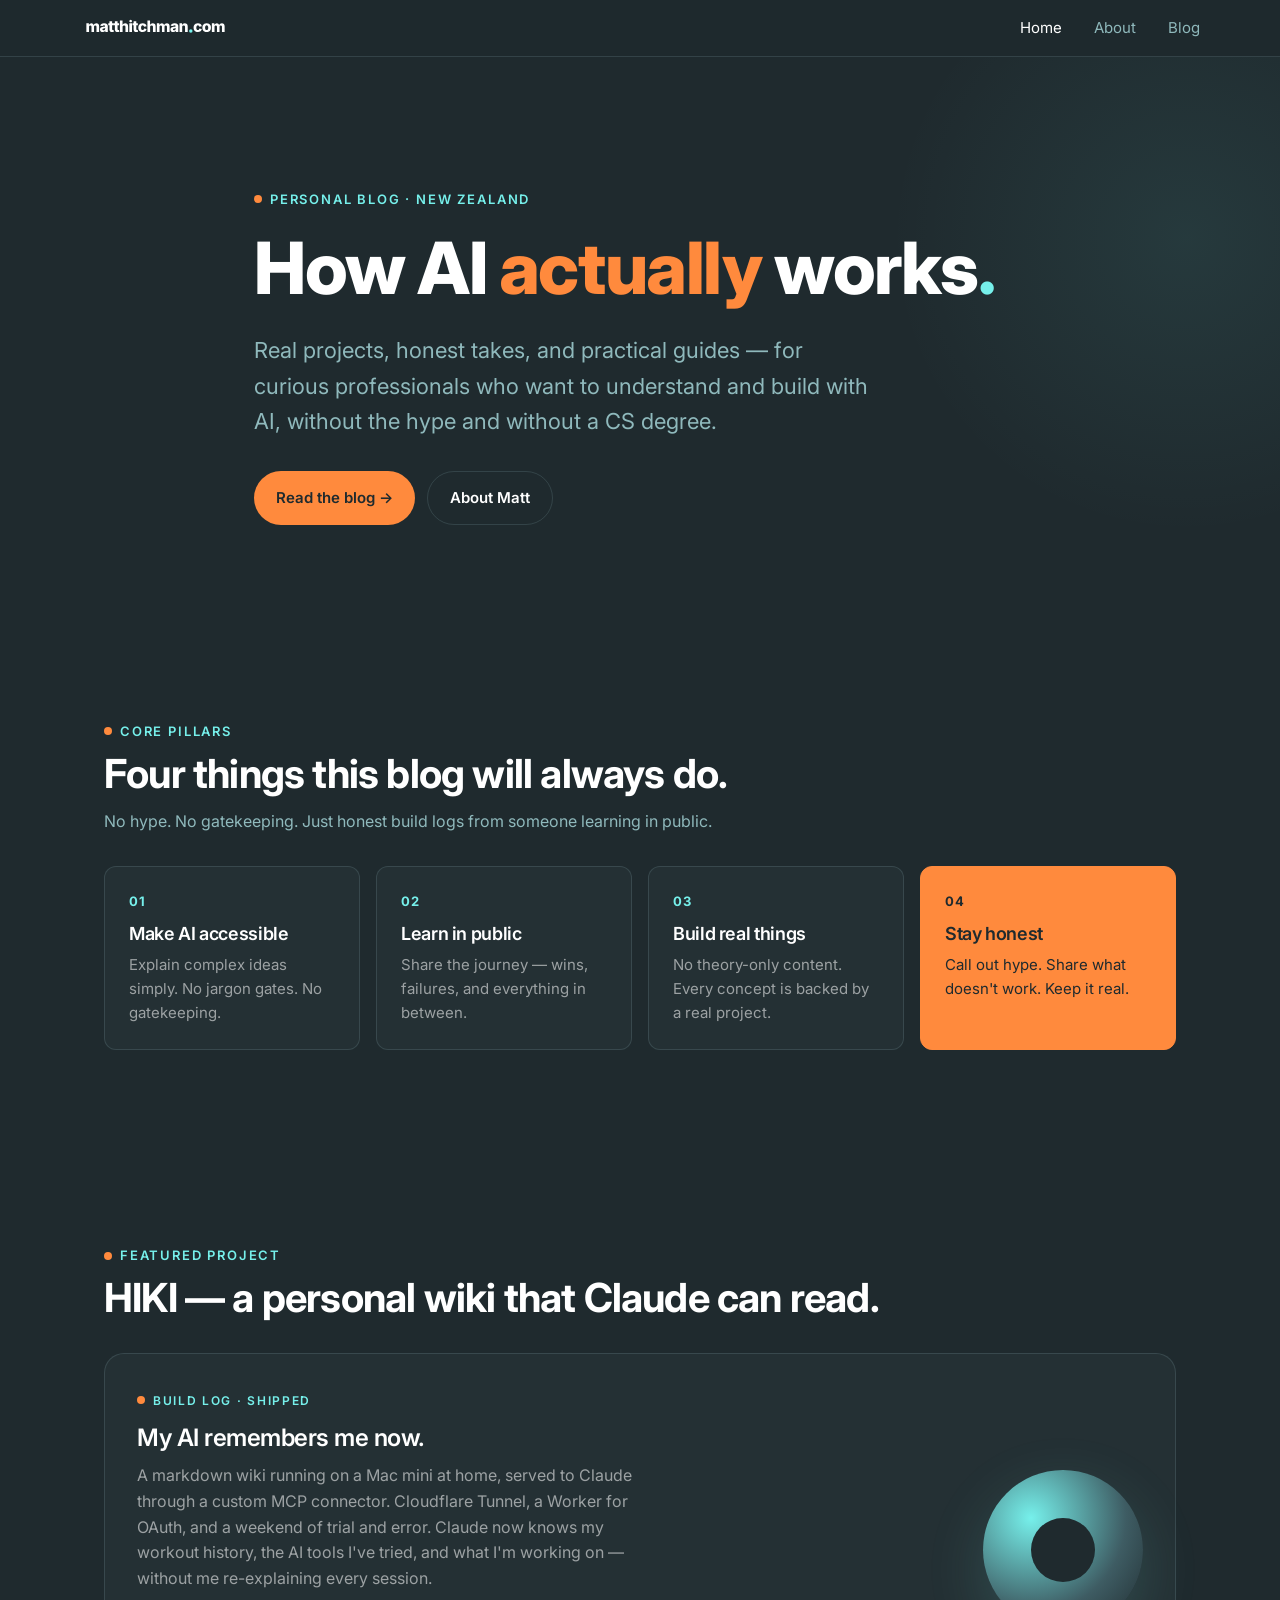
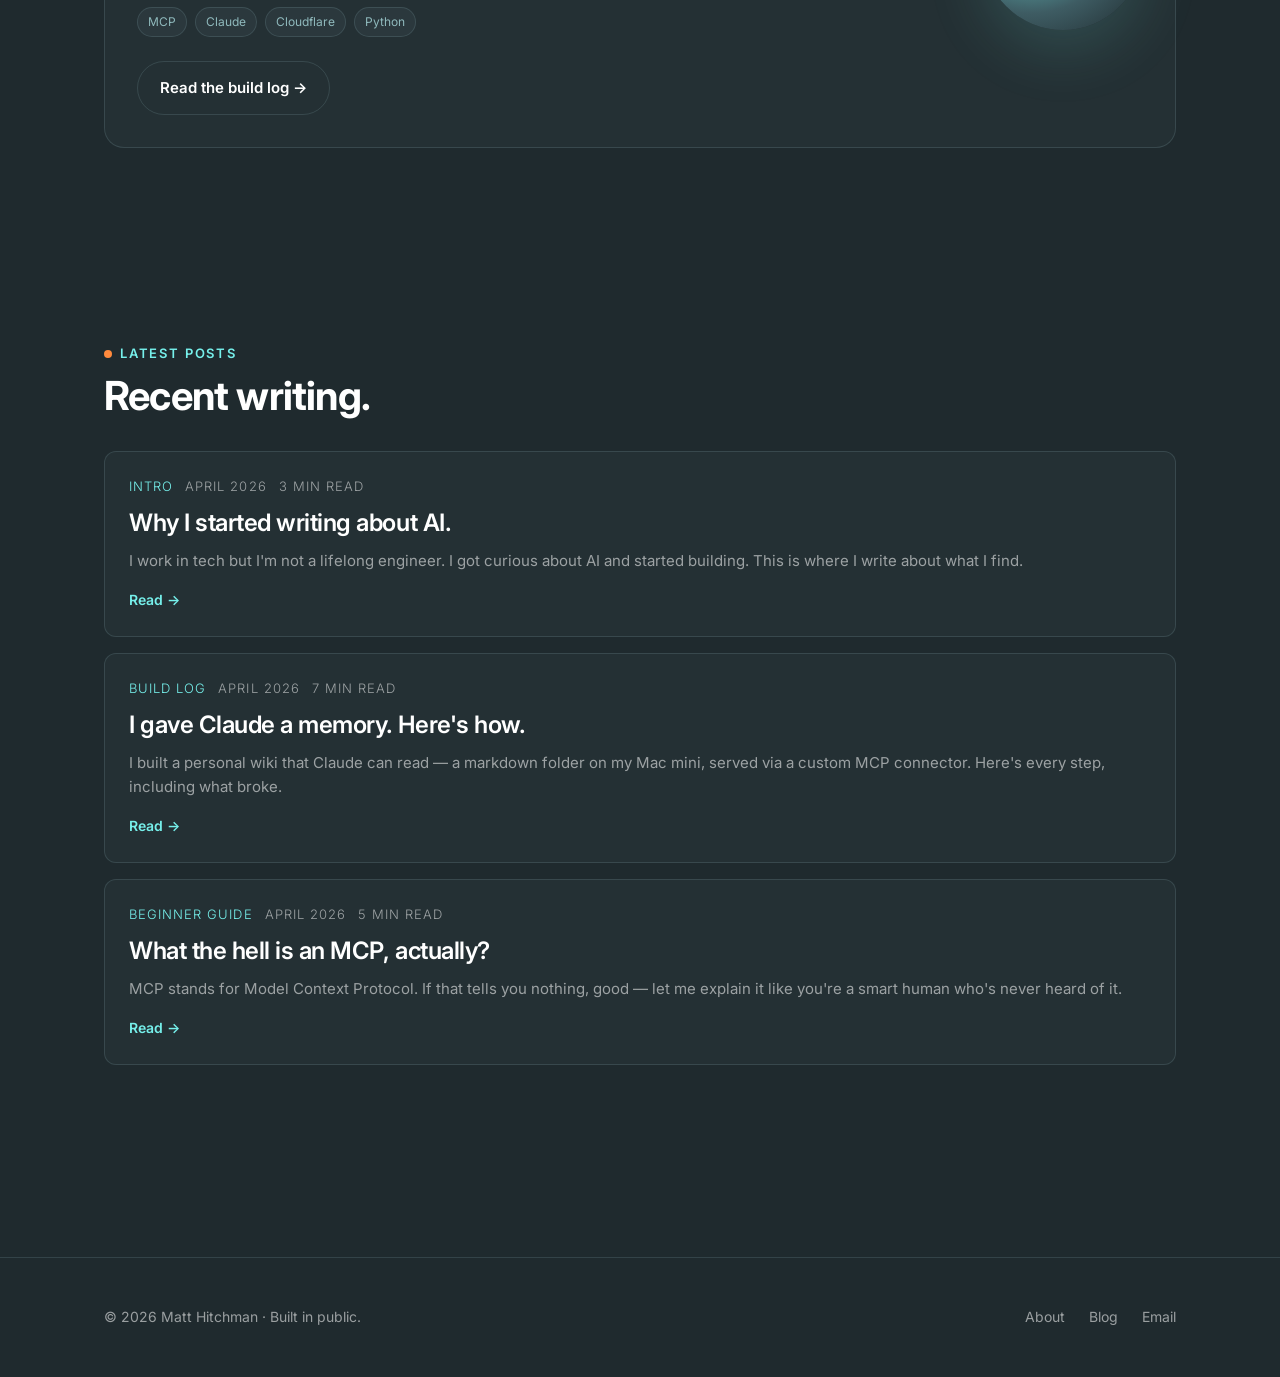
==== index.html @ 15713b8d "Initial commit" ====
<!doctype html>
<html lang="en">
<head>
  <meta charset="utf-8" />
  <meta name="viewport" content="width=device-width,initial-scale=1" />
  <title>Matt Hitchman — How AI actually works</title>
  <meta name="description" content="Matt Hitchman on how AI actually works — real projects, honest takes, and practical guides for curious professionals." />
  <meta name="author" content="Matt Hitchman" />
  <meta property="og:title" content="Matt Hitchman — How AI actually works" />
  <meta property="og:description" content="Real projects, honest takes, and practical guides for curious professionals." />
  <meta property="og:type" content="website" />
  <meta property="og:url" content="https://matthitchman.com" />
  <meta name="twitter:card" content="summary" />
  <link rel="icon" type="image/svg+xml" href="/assets/favicon.svg" />
  <link rel="preconnect" href="https://fonts.googleapis.com" />
  <link rel="preconnect" href="https://fonts.gstatic.com" crossorigin />
  <link href="https://fonts.googleapis.com/css2?family=Inter:wght@300;400;600;700;800&display=swap" rel="stylesheet" />
  <link rel="stylesheet" href="/assets/styles.css" />
</head>
<body>
  <a href="#main" class="skip">Skip to content</a>

  <header class="site-header">
    <div class="container nav">
      <a href="/" class="brand" aria-label="matthitchman.com home">
        <img src="/assets/logo.svg" alt="matthitchman.com" width="151" height="22" />
      </a>
      <nav class="nav-links" aria-label="Primary">
        <a href="/" class="active">Home</a>
        <a href="/about.html">About</a>
        <a href="/blog.html">Blog</a>
      </nav>
    </div>
  </header>

  <main id="main">
    <section class="hero">
      <div class="container hero-inner">
        <span class="eyebrow">Personal blog · New Zealand</span>
        <h1>How AI <span class="highlight">actually</span> works<span class="dot">.</span></h1>
        <p class="hero-sub">
          Real projects, honest takes, and practical guides — for curious professionals
          who want to understand and build with AI, without the hype and without a CS degree.
        </p>
        <div class="hero-cta">
          <a href="/blog.html" class="btn btn-primary">Read the blog &rarr;</a>
          <a href="/about.html" class="btn btn-ghost">About Matt</a>
        </div>
      </div>
    </section>

    <section class="section">
      <div class="container">
        <div class="sec-head">
          <span class="eyebrow">Core pillars</span>
          <h2>Four things this blog will always do.</h2>
          <p>No hype. No gatekeeping. Just honest build logs from someone learning in public.</p>
        </div>
        <div class="pillars">
          <div class="pillar">
            <div class="num">01</div>
            <h4>Make AI accessible</h4>
            <p>Explain complex ideas simply. No jargon gates. No gatekeeping.</p>
          </div>
          <div class="pillar">
            <div class="num">02</div>
            <h4>Learn in public</h4>
            <p>Share the journey — wins, failures, and everything in between.</p>
          </div>
          <div class="pillar">
            <div class="num">03</div>
            <h4>Build real things</h4>
            <p>No theory-only content. Every concept is backed by a real project.</p>
          </div>
          <div class="pillar pop">
            <div class="num">04</div>
            <h4>Stay honest</h4>
            <p>Call out hype. Share what doesn't work. Keep it real.</p>
          </div>
        </div>
      </div>
    </section>

    <section class="section">
      <div class="container">
        <div class="sec-head">
          <span class="eyebrow">Featured project</span>
          <h2>HIKI — a personal wiki that Claude can read.</h2>
        </div>
        <div class="project">
          <div class="project-body">
            <span class="eyebrow">Build log · shipped</span>
            <h3>My AI remembers me now.</h3>
            <p>
              A markdown wiki running on a Mac mini at home, served to Claude through a
              custom MCP connector. Cloudflare Tunnel, a Worker for OAuth, and a weekend
              of trial and error. Claude now knows my workout history, the AI tools I've tried,
              and what I'm working on — without me re-explaining every session.
            </p>
            <div class="project-tags">
              <span>MCP</span><span>Claude</span><span>Cloudflare</span><span>Python</span>
            </div>
            <div style="margin-top: var(--sp-5);">
              <a href="/posts/building-hiki.html" class="btn btn-ghost">Read the build log &rarr;</a>
            </div>
          </div>
          <div class="project-visual" aria-hidden="true"></div>
        </div>
      </div>
    </section>

    <section class="section">
      <div class="container">
        <div class="sec-head">
          <span class="eyebrow">Latest posts</span>
          <h2>Recent writing.</h2>
        </div>
        <div class="posts">
          <a href="/posts/welcome.html" class="post-card">
            <div class="post-meta"><span class="tag">Intro</span><span>April 2026</span><span>3 min read</span></div>
            <h3>Why I started writing about AI.</h3>
            <p>I work in tech but I'm not a lifelong engineer. I got curious about AI and started building. This is where I write about what I find.</p>
            <span class="read-more">Read &rarr;</span>
          </a>
          <a href="/posts/building-hiki.html" class="post-card">
            <div class="post-meta"><span class="tag">Build log</span><span>April 2026</span><span>7 min read</span></div>
            <h3>I gave Claude a memory. Here's how.</h3>
            <p>I built a personal wiki that Claude can read — a markdown folder on my Mac mini, served via a custom MCP connector. Here's every step, including what broke.</p>
            <span class="read-more">Read &rarr;</span>
          </a>
          <a href="/posts/what-are-mcps.html" class="post-card">
            <div class="post-meta"><span class="tag">Beginner guide</span><span>April 2026</span><span>5 min read</span></div>
            <h3>What the hell is an MCP, actually?</h3>
            <p>MCP stands for Model Context Protocol. If that tells you nothing, good — let me explain it like you're a smart human who's never heard of it.</p>
            <span class="read-more">Read &rarr;</span>
          </a>
        </div>
      </div>
    </section>
  </main>

  <footer class="site-footer">
    <div class="container footer-inner">
      <div>&copy; 2026 Matt Hitchman · Built in public.</div>
      <div class="footer-links">
        <a href="/about.html">About</a>
        <a href="/blog.html">Blog</a>
        <a href="mailto:matt@matthitchman.com">Email</a>
      </div>
    </div>
  </footer>
</body>
</html>
---- assets/styles.css ----
/* =============================================================
   matthitchman.com
   Personal site — Matt Hitchman · April 2026
   ============================================================= */

/* -------- Design Tokens -------- */
:root {
  /* Brand colours */
  --dark-neutral: #1F2A2E;
  --primary-teal: #8FB9BC;
  --bright-teal:  #76F0EB;
  --dark-teal:    #3E5C63;
  --pop-orange:   #FF8A3D;
  --white:        #FFFFFF;

  /* Surfaces */
  --bg:           var(--dark-neutral);
  --bg-elevated:  #243034;
  --bg-soft:      #2B383D;
  --border:       rgba(143, 185, 188, 0.18);
  --text:         var(--white);
  --text-muted:   var(--primary-teal);
  --text-faint:   rgba(255, 255, 255, 0.55);

  /* Typography */
  --font:         'Inter', system-ui, -apple-system, sans-serif;

  /* Spacing */
  --sp-1:  4px;
  --sp-2:  8px;
  --sp-3:  12px;
  --sp-4:  16px;
  --sp-5:  24px;
  --sp-6:  32px;
  --sp-7:  48px;
  --sp-8:  64px;
  --sp-9:  96px;
  --sp-10: 128px;

  /* Layout */
  --max-w:     1120px;
  --max-w-read: 680px;
  --radius:    12px;
  --radius-lg: 20px;

  /* Motion */
  --ease: cubic-bezier(0.22, 1, 0.36, 1);
}

/* -------- Reset -------- */
*, *::before, *::after { box-sizing: border-box; }
html { -webkit-text-size-adjust: 100%; scroll-behavior: smooth; }
body, h1, h2, h3, h4, p, ul, ol, figure, blockquote { margin: 0; padding: 0; }
ul, ol { list-style: none; }
img, svg { display: block; max-width: 100%; }
a { color: inherit; text-decoration: none; }
button { font: inherit; cursor: pointer; border: 0; background: transparent; color: inherit; }

/* -------- Base -------- */
html, body {
  background: var(--bg);
  color: var(--text);
  font-family: var(--font);
  font-weight: 400;
  font-size: 16px;
  line-height: 1.6;
  -webkit-font-smoothing: antialiased;
  -moz-osx-font-smoothing: grayscale;
}

::selection { background: var(--bright-teal); color: var(--dark-neutral); }

/* -------- Typography -------- */
h1, h2, h3, h4 { font-weight: 700; line-height: 1.15; letter-spacing: -0.02em; }
h1 { font-size: clamp(2.5rem, 6vw + 1rem, 4.5rem); font-weight: 800; }
h2 { font-size: clamp(1.75rem, 3vw + 0.5rem, 2.5rem); font-weight: 700; }
h3 { font-size: 1.5rem; font-weight: 600; }
h4 { font-size: 1.125rem; font-weight: 600; }

p  { color: var(--text); }
p + p { margin-top: var(--sp-4); }

.eyebrow {
  text-transform: uppercase;
  letter-spacing: 0.14em;
  font-size: 0.8125rem;
  font-weight: 600;
  color: var(--bright-teal);
  display: inline-flex;
  align-items: center;
  gap: var(--sp-2);
}
.eyebrow::before {
  content: '';
  width: 8px;
  height: 8px;
  border-radius: 50%;
  background: var(--pop-orange);
}

.muted { color: var(--text-muted); }
.faint { color: var(--text-faint); }

/* Highlight span - for "actually" style emphasis */
.highlight {
  color: var(--pop-orange);
  font-weight: 800;
}
.accent { color: var(--bright-teal); }
.dot { color: var(--bright-teal); }

/* -------- Layout -------- */
.container {
  max-width: var(--max-w);
  margin: 0 auto;
  padding: 0 var(--sp-5);
}

.section {
  padding: var(--sp-9) 0;
}

.section-tight { padding: var(--sp-8) 0; }

/* -------- Links & Buttons -------- */
a.link {
  color: var(--bright-teal);
  border-bottom: 1px solid rgba(118, 240, 235, 0.3);
  transition: border-color 180ms var(--ease);
}
a.link:hover { border-color: var(--bright-teal); }

.btn {
  display: inline-flex;
  align-items: center;
  gap: var(--sp-2);
  padding: 14px 22px;
  border-radius: 999px;
  font-weight: 600;
  font-size: 0.9375rem;
  transition: transform 180ms var(--ease), background-color 180ms var(--ease);
}
.btn:hover { transform: translateY(-1px); }
.btn-primary {
  background: var(--pop-orange);
  color: var(--dark-neutral);
}
.btn-primary:hover { background: #ff9a55; }
.btn-ghost {
  background: transparent;
  color: var(--text);
  border: 1px solid var(--border);
}
.btn-ghost:hover { background: var(--bg-soft); border-color: var(--primary-teal); }

/* -------- Header / Nav -------- */
.site-header {
  position: sticky;
  top: 0;
  z-index: 20;
  backdrop-filter: saturate(1.2) blur(12px);
  background: rgba(31, 42, 46, 0.78);
  border-bottom: 1px solid var(--border);
}
.nav {
  display: flex;
  align-items: center;
  justify-content: space-between;
  padding: var(--sp-4) 0;
}
.brand {
  display: inline-flex;
  align-items: center;
  gap: var(--sp-2);
  font-weight: 800;
  letter-spacing: -0.01em;
  font-size: 1.0625rem;
  line-height: 0;
}
.brand img {
  height: 22px;
  width: auto;
  display: block;
}
@media (max-width: 520px) {
  .brand img { height: 20px; }
}
.brand-dot { color: var(--bright-teal); }
.nav-links {
  display: flex;
  gap: var(--sp-6);
  font-size: 0.9375rem;
  color: var(--text-muted);
}
.nav-links a { transition: color 160ms var(--ease); }
.nav-links a:hover { color: var(--white); }
.nav-links a.active { color: var(--white); }

@media (max-width: 560px) {
  .nav-links { gap: var(--sp-4); font-size: 0.875rem; }
}

/* -------- Hero -------- */
.hero {
  padding: var(--sp-10) 0 var(--sp-9);
  position: relative;
  overflow: hidden;
}
.hero::after {
  /* Subtle circle gradient reminiscent of the brand cover */
  content: '';
  position: absolute;
  right: -20%;
  top: -30%;
  width: 700px;
  height: 700px;
  border-radius: 50%;
  background: radial-gradient(circle at center, rgba(118, 240, 235, 0.08), transparent 60%);
  pointer-events: none;
  z-index: 0;
}
.hero-inner { position: relative; z-index: 1; max-width: 820px; }
.hero h1 { margin-top: var(--sp-4); }
.hero-sub {
  font-size: clamp(1.125rem, 1.25vw + 0.9rem, 1.375rem);
  color: var(--primary-teal);
  margin-top: var(--sp-5);
  max-width: 620px;
}
.hero-cta {
  display: flex;
  gap: var(--sp-3);
  margin-top: var(--sp-6);
  flex-wrap: wrap;
}

/* -------- Pillars -------- */
.pillars {
  display: grid;
  grid-template-columns: repeat(4, 1fr);
  gap: var(--sp-4);
  margin-top: var(--sp-6);
}
.pillar {
  background: var(--bg-elevated);
  border: 1px solid var(--border);
  border-radius: var(--radius);
  padding: var(--sp-5);
  transition: transform 220ms var(--ease), border-color 220ms var(--ease);
}
.pillar:hover { transform: translateY(-2px); border-color: var(--primary-teal); }
.pillar .num {
  font-size: 0.8125rem;
  color: var(--bright-teal);
  font-weight: 700;
  letter-spacing: 0.08em;
}
.pillar h4 { margin-top: var(--sp-3); }
.pillar p  { margin-top: var(--sp-2); color: var(--text-faint); font-size: 0.9375rem; }
.pillar.pop {
  background: var(--pop-orange);
  border-color: var(--pop-orange);
}
.pillar.pop .num { color: var(--dark-neutral); }
.pillar.pop h4, .pillar.pop p { color: var(--dark-neutral); }

@media (max-width: 820px) { .pillars { grid-template-columns: repeat(2, 1fr); } }
@media (max-width: 460px) { .pillars { grid-template-columns: 1fr; } }

/* -------- Section Heading -------- */
.sec-head { margin-bottom: var(--sp-6); }
.sec-head h2 { margin-top: var(--sp-2); }
.sec-head p  { color: var(--primary-teal); margin-top: var(--sp-3); max-width: 640px; }

/* -------- Post list -------- */
.posts {
  display: grid;
  gap: var(--sp-4);
}
.post-card {
  display: block;
  padding: var(--sp-5);
  background: var(--bg-elevated);
  border: 1px solid var(--border);
  border-radius: var(--radius);
  transition: transform 220ms var(--ease), border-color 220ms var(--ease);
}
.post-card:hover { transform: translateY(-2px); border-color: var(--bright-teal); }
.post-meta {
  display: flex;
  gap: var(--sp-3);
  color: var(--text-faint);
  font-size: 0.8125rem;
  font-weight: 300;
  text-transform: uppercase;
  letter-spacing: 0.08em;
}
.post-meta .tag { color: var(--bright-teal); }
.post-card h3 { margin-top: var(--sp-3); }
.post-card p  { margin-top: var(--sp-3); color: var(--text-faint); font-size: 0.9375rem; }
.post-card .read-more {
  display: inline-block;
  margin-top: var(--sp-4);
  font-size: 0.875rem;
  font-weight: 600;
  color: var(--bright-teal);
}

/* -------- Article (blog post) -------- */
.article {
  max-width: var(--max-w-read);
  margin: 0 auto;
  padding: var(--sp-8) var(--sp-5) var(--sp-9);
}
.article header { margin-bottom: var(--sp-6); }
.article header h1 { margin-top: var(--sp-3); font-size: clamp(2rem, 3.5vw + 1rem, 3rem); }
.article header .post-meta { margin-top: var(--sp-4); }
.article h2 { margin-top: var(--sp-7); margin-bottom: var(--sp-3); }
.article h3 { margin-top: var(--sp-6); margin-bottom: var(--sp-3); }
.article p  { margin-top: var(--sp-4); font-size: 1.0625rem; }
.article ul, .article ol { margin-top: var(--sp-4); padding-left: var(--sp-5); list-style: disc; }
.article ul li, .article ol li { margin-top: var(--sp-2); color: var(--text); }
.article blockquote {
  margin-top: var(--sp-5);
  padding: var(--sp-4) var(--sp-5);
  border-left: 3px solid var(--bright-teal);
  background: var(--bg-soft);
  border-radius: 0 var(--radius) var(--radius) 0;
  color: var(--primary-teal);
  font-style: italic;
}
.article code {
  font-family: ui-monospace, 'SF Mono', Menlo, Consolas, monospace;
  font-size: 0.9em;
  background: var(--bg-soft);
  padding: 2px 6px;
  border-radius: 4px;
  color: var(--bright-teal);
}
.article pre {
  margin-top: var(--sp-5);
  padding: var(--sp-5);
  background: #11181B;
  border: 1px solid var(--border);
  border-radius: var(--radius);
  overflow-x: auto;
  font-family: ui-monospace, 'SF Mono', Menlo, Consolas, monospace;
  font-size: 0.9rem;
  line-height: 1.6;
}
.article pre code { background: transparent; padding: 0; color: var(--text); }
.back-link {
  display: inline-flex;
  align-items: center;
  gap: var(--sp-2);
  color: var(--primary-teal);
  font-size: 0.9375rem;
  margin-bottom: var(--sp-5);
}
.back-link:hover { color: var(--bright-teal); }

/* -------- About page -------- */
.about-grid {
  display: grid;
  grid-template-columns: 1fr 1fr;
  gap: var(--sp-7);
  align-items: start;
}
@media (max-width: 820px) { .about-grid { grid-template-columns: 1fr; gap: var(--sp-5); } }

.fact-card {
  background: var(--bg-elevated);
  border: 1px solid var(--border);
  border-radius: var(--radius);
  padding: var(--sp-5);
}
.fact-card + .fact-card { margin-top: var(--sp-4); }
.fact-card h4 {
  color: var(--bright-teal);
  font-size: 0.8125rem;
  text-transform: uppercase;
  letter-spacing: 0.12em;
  font-weight: 700;
}
.fact-card p { margin-top: var(--sp-3); color: var(--text); }

/* -------- Project card (HIKI feature) -------- */
.project {
  background: var(--bg-elevated);
  border: 1px solid var(--border);
  border-radius: var(--radius-lg);
  padding: var(--sp-6);
  display: grid;
  grid-template-columns: 1fr auto;
  gap: var(--sp-5);
  align-items: center;
}
.project-body .eyebrow { font-size: 0.75rem; }
.project-body h3 { margin-top: var(--sp-3); }
.project-body p  { margin-top: var(--sp-3); color: var(--text-faint); max-width: 520px; }
.project-tags {
  display: flex;
  flex-wrap: wrap;
  gap: var(--sp-2);
  margin-top: var(--sp-4);
}
.project-tags span {
  font-size: 0.75rem;
  padding: 4px 10px;
  border-radius: 999px;
  background: var(--bg-soft);
  color: var(--primary-teal);
  border: 1px solid var(--border);
}
.project-visual {
  width: 160px;
  height: 160px;
  border-radius: 50%;
  background: radial-gradient(circle at 30% 30%, var(--bright-teal), var(--dark-teal) 60%, var(--dark-neutral));
  position: relative;
  box-shadow: 0 20px 60px rgba(118, 240, 235, 0.15);
}
.project-visual::after {
  content: '';
  position: absolute;
  inset: 30%;
  border-radius: 50%;
  background: var(--dark-neutral);
}
@media (max-width: 640px) {
  .project { grid-template-columns: 1fr; }
  .project-visual { width: 120px; height: 120px; justify-self: start; }
}

/* -------- Footer -------- */
.site-footer {
  border-top: 1px solid var(--border);
  padding: var(--sp-7) 0;
  margin-top: var(--sp-9);
  color: var(--text-faint);
  font-size: 0.875rem;
}
.footer-inner {
  display: flex;
  justify-content: space-between;
  flex-wrap: wrap;
  gap: var(--sp-4);
}
.footer-links { display: flex; gap: var(--sp-5); }
.footer-links a:hover { color: var(--bright-teal); }

/* -------- Accessibility -------- */
:focus-visible {
  outline: 2px solid var(--bright-teal);
  outline-offset: 3px;
  border-radius: 4px;
}

/* Skip link */
.skip {
  position: absolute;
  left: -999px;
  top: 0;
  background: var(--bright-teal);
  color: var(--dark-neutral);
  padding: 8px 12px;
  border-radius: 0 0 8px 0;
  font-weight: 700;
}
.skip:focus { left: 0; }

/* Reduced motion */
@media (prefers-reduced-motion: reduce) {
  *, *::before, *::after {
    animation-duration: 0.01ms !important;
    animation-iteration-count: 1 !important;
    transition-duration: 0.01ms !important;
    scroll-behavior: auto !important;
  }
}
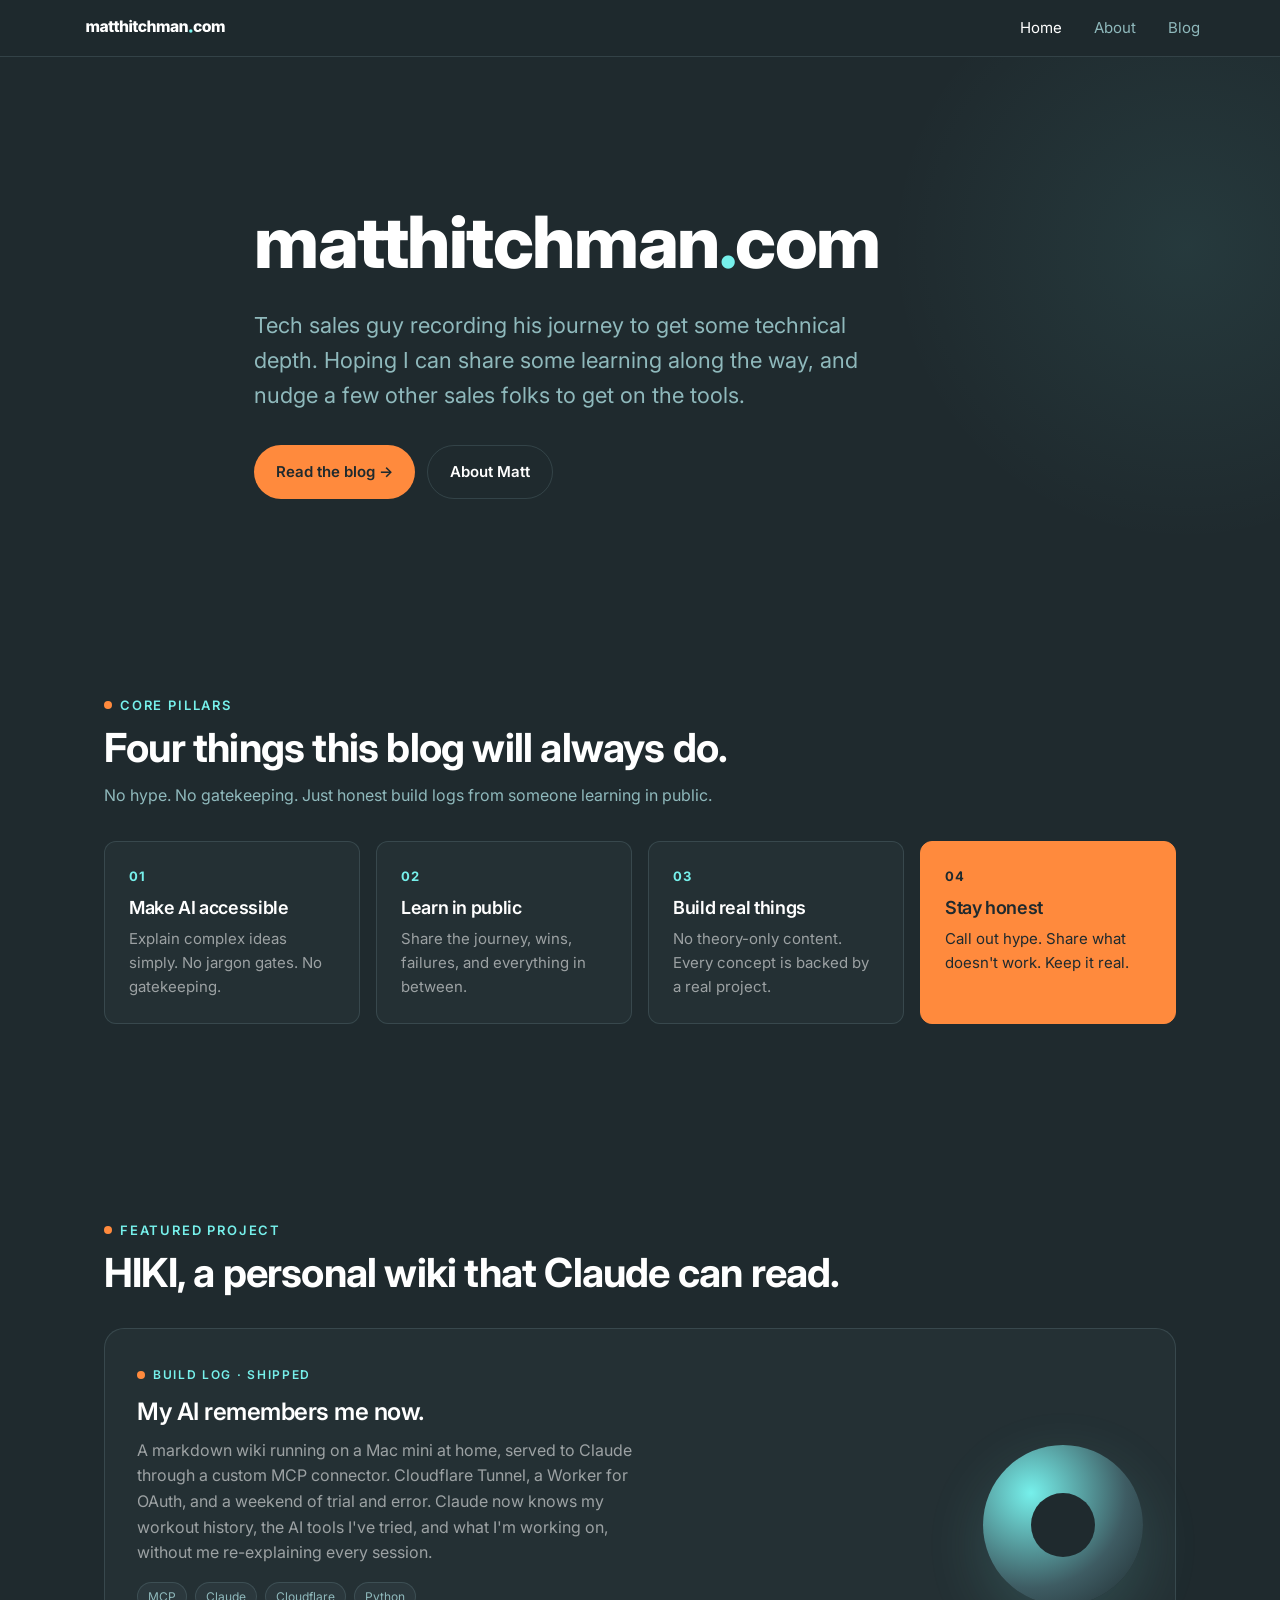
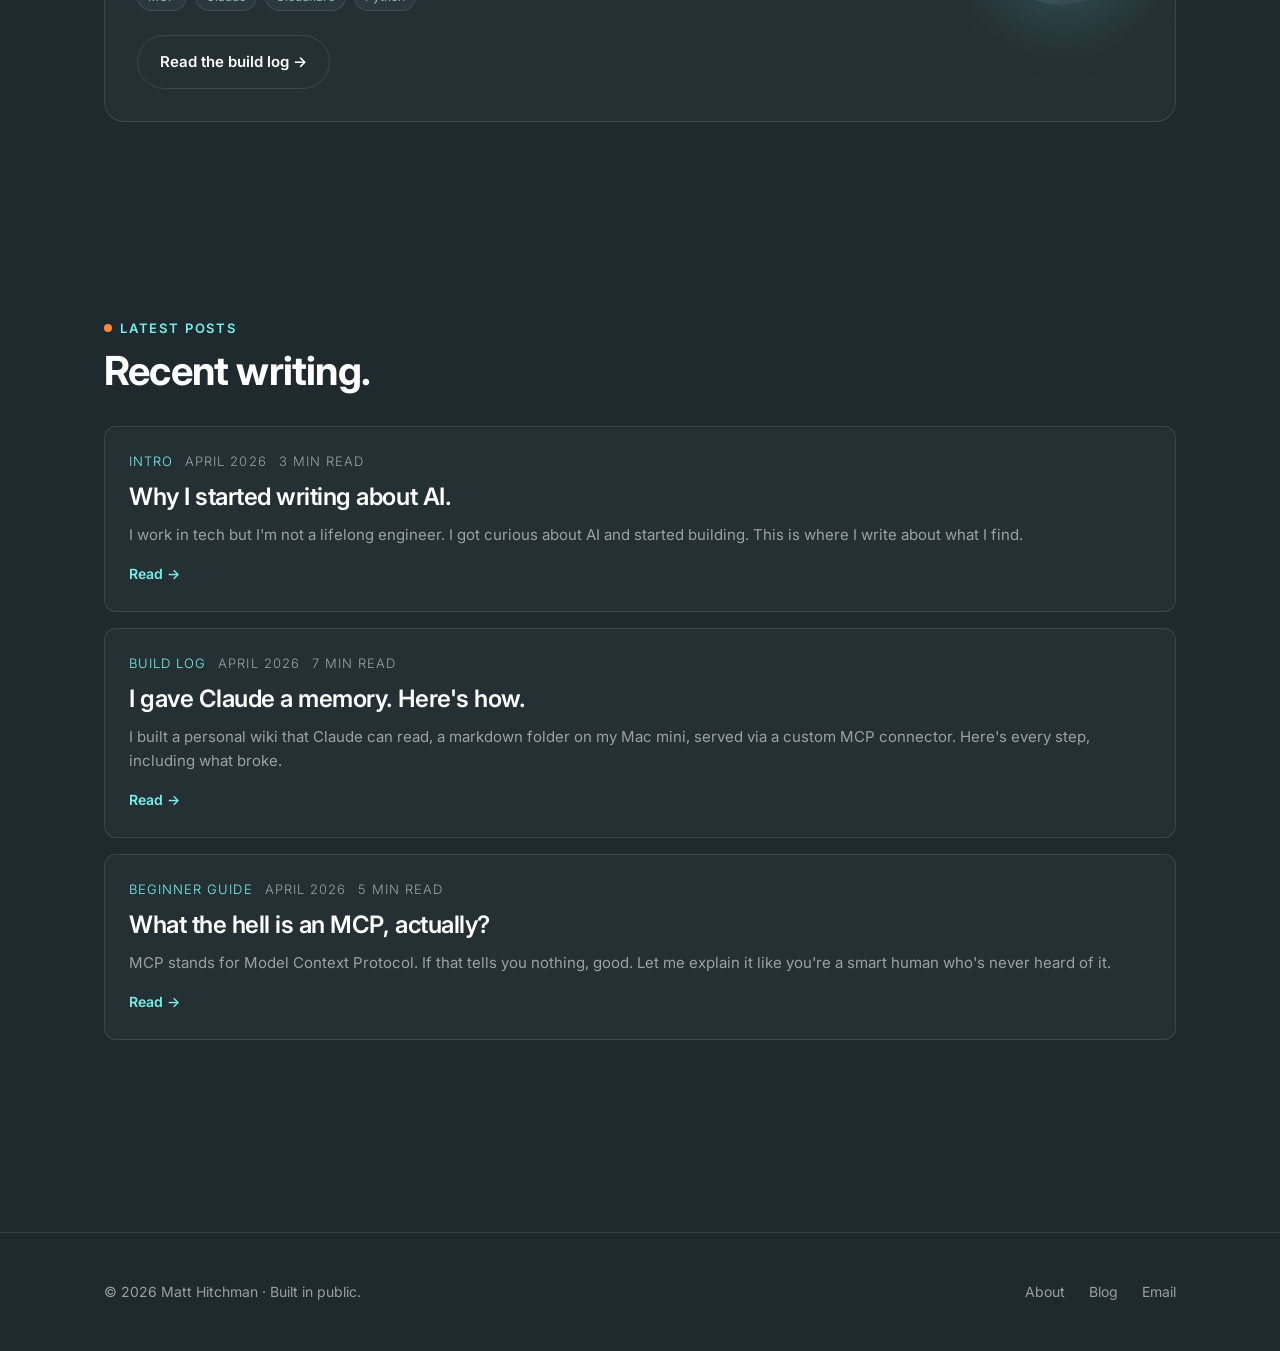
==== commit 1ec6a44f: "Rewrite hero, strip em dashes site-wide" ====
--- a/index.html
+++ b/index.html
@@ -3,11 +3,11 @@
 <head>
   <meta charset="utf-8" />
   <meta name="viewport" content="width=device-width,initial-scale=1" />
-  <title>Matt Hitchman — How AI actually works</title>
-  <meta name="description" content="Matt Hitchman on how AI actually works — real projects, honest takes, and practical guides for curious professionals." />
+  <title>Matt Hitchman · Tech sales guy, learning AI in public</title>
+  <meta name="description" content="Tech sales guy recording his journey to get some technical depth, and hoping to nudge a few other sales folks to get on the tools." />
   <meta name="author" content="Matt Hitchman" />
-  <meta property="og:title" content="Matt Hitchman — How AI actually works" />
-  <meta property="og:description" content="Real projects, honest takes, and practical guides for curious professionals." />
+  <meta property="og:title" content="Matt Hitchman, Tech sales guy, learning AI in public" />
+  <meta property="og:description" content="Tech sales guy recording his journey to get some technical depth, and hoping to nudge a few other sales folks to get on the tools." />
   <meta property="og:type" content="website" />
   <meta property="og:url" content="https://matthitchman.com" />
   <meta name="twitter:card" content="summary" />
@@ -36,11 +36,11 @@
   <main id="main">
     <section class="hero">
       <div class="container hero-inner">
-        <span class="eyebrow">Personal blog · New Zealand</span>
-        <h1>How AI <span class="highlight">actually</span> works<span class="dot">.</span></h1>
+        <h1>matthitchman<span class="dot">.</span>com</h1>
         <p class="hero-sub">
-          Real projects, honest takes, and practical guides — for curious professionals
-          who want to understand and build with AI, without the hype and without a CS degree.
+          Tech sales guy recording his journey to get some technical depth.
+          Hoping I can share some learning along the way, and nudge a few
+          other sales folks to get on the tools.
         </p>
         <div class="hero-cta">
           <a href="/blog.html" class="btn btn-primary">Read the blog &rarr;</a>
@@ -65,7 +65,7 @@
           <div class="pillar">
             <div class="num">02</div>
             <h4>Learn in public</h4>
-            <p>Share the journey — wins, failures, and everything in between.</p>
+            <p>Share the journey, wins, failures, and everything in between.</p>
           </div>
           <div class="pillar">
             <div class="num">03</div>
@@ -85,7 +85,7 @@
       <div class="container">
         <div class="sec-head">
           <span class="eyebrow">Featured project</span>
-          <h2>HIKI — a personal wiki that Claude can read.</h2>
+          <h2>HIKI, a personal wiki that Claude can read.</h2>
         </div>
         <div class="project">
           <div class="project-body">
@@ -95,7 +95,7 @@
               A markdown wiki running on a Mac mini at home, served to Claude through a
               custom MCP connector. Cloudflare Tunnel, a Worker for OAuth, and a weekend
               of trial and error. Claude now knows my workout history, the AI tools I've tried,
-              and what I'm working on — without me re-explaining every session.
+              and what I'm working on, without me re-explaining every session.
             </p>
             <div class="project-tags">
               <span>MCP</span><span>Claude</span><span>Cloudflare</span><span>Python</span>
@@ -125,13 +125,13 @@
           <a href="/posts/building-hiki.html" class="post-card">
             <div class="post-meta"><span class="tag">Build log</span><span>April 2026</span><span>7 min read</span></div>
             <h3>I gave Claude a memory. Here's how.</h3>
-            <p>I built a personal wiki that Claude can read — a markdown folder on my Mac mini, served via a custom MCP connector. Here's every step, including what broke.</p>
+            <p>I built a personal wiki that Claude can read, a markdown folder on my Mac mini, served via a custom MCP connector. Here's every step, including what broke.</p>
             <span class="read-more">Read &rarr;</span>
           </a>
           <a href="/posts/what-are-mcps.html" class="post-card">
             <div class="post-meta"><span class="tag">Beginner guide</span><span>April 2026</span><span>5 min read</span></div>
             <h3>What the hell is an MCP, actually?</h3>
-            <p>MCP stands for Model Context Protocol. If that tells you nothing, good — let me explain it like you're a smart human who's never heard of it.</p>
+            <p>MCP stands for Model Context Protocol. If that tells you nothing, good. Let me explain it like you're a smart human who's never heard of it.</p>
             <span class="read-more">Read &rarr;</span>
           </a>
         </div>
